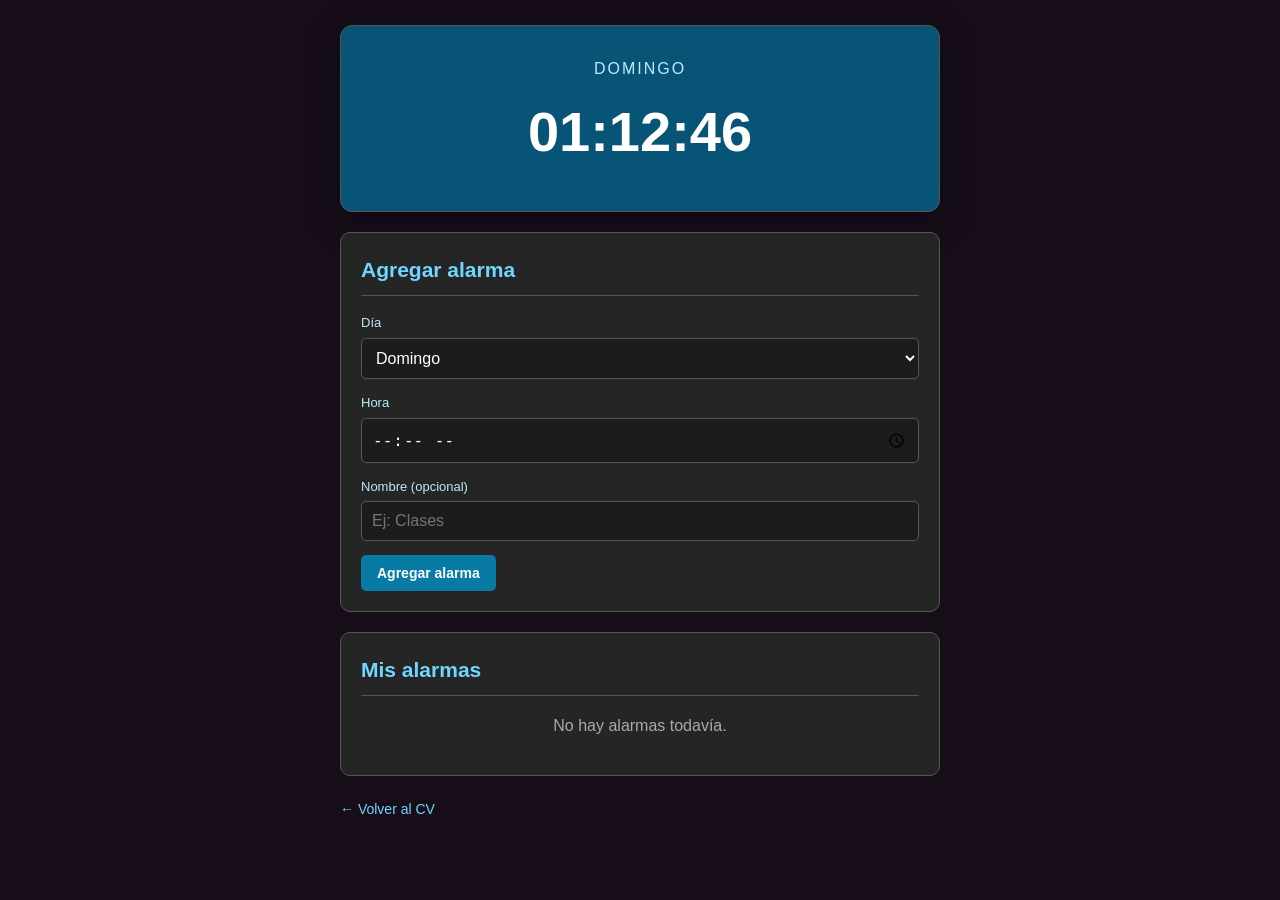
==== Alarma/index.html @ 40bcff26 "Prueba 4" ====
<!DOCTYPE html>
<html lang="es">
<head>
    <meta charset="UTF-8">
    <meta name="viewport" content="width=device-width, initial-scale=1.0">
    <title>Reloj con alarmas</title>
    <link rel="stylesheet" href="alarmas.css">
    <script src="alarmas.js" defer></script>
</head>
<body>
 
    <main class="app">
 
        <!-- RELOJ -->
        <section id="reloj" class="reloj">
            <p id="diaActual" class="dia-actual"></p>
            <p id="horaActual" class="hora-actual">00:00:00</p>
            <p id="mensajeAlarma" class="mensaje-alarma" hidden></p>
            <button id="btnDetener" class="boton detener" hidden>Detener alarma</button>
        </section>
 
        <!-- FORMULARIO -->
        <section class="panel">
            <h2 id="tituloForm">Agregar alarma</h2>
 
            <div class="fila">
                <label for="dia">Día</label>
                <select id="dia">
                    <option value="1">Lunes</option>
                    <option value="2">Martes</option>
                    <option value="3">Miércoles</option>
                    <option value="4">Jueves</option>
                    <option value="5">Viernes</option>
                    <option value="6">Sábado</option>
                    <option value="0">Domingo</option>
                </select>
            </div>
 
            <div class="fila">
                <label for="hora">Hora</label>
                <input type="time" id="hora">
            </div>
 
            <div class="fila">
                <label for="nombre">Nombre (opcional)</label>
                <input type="text" id="nombre" maxlength="30" placeholder="Ej: Clases">
            </div>
 
            <p id="error" class="error" hidden></p>
 
            <div class="botones">
                <button id="btnGuardar" class="boton">Agregar alarma</button>
                <button id="btnCancelar" class="boton secundario" hidden>Cancelar</button>
            </div>
        </section>
 
        <!-- LISTA -->
        <section class="panel">
            <h2>Mis alarmas</h2>
            <ul id="lista" class="lista"></ul>
            <p id="vacio" class="vacio">No hay alarmas todavía.</p>
        </section>
 
        <a href="../index.html" class="volver">← Volver al CV</a>
 
    </main>
 
</body>
</html>
---- Alarma/alarmas.css ----
* { box-sizing: border-box; }
 
body {
    margin: 0;
    padding: 25px;
    background-color: #160d19;
    color: #eeeeee;
    font-family: Arial, sans-serif;
    line-height: 1.6;
}
 
.app {
    max-width: 600px;
    margin: 0 auto;
}
 
/* RELOJ */
.reloj {
    padding: 30px 20px;
    margin-bottom: 20px;
    text-align: center;
    background-color: #075477;
    border: 1px solid #555555;
    border-radius: 12px;
    box-shadow: 0 10px 35px #00000055;
    transition: background-color 0.3s;
}
 
.dia-actual {
    margin: 0;
    color: #bceaff;
    font-size: 16px;
    letter-spacing: 2px;
    text-transform: uppercase;
}
 
.hora-actual {
    margin: 5px 0;
    color: white;
    font-size: 56px;
    font-weight: bold;
    font-variant-numeric: tabular-nums;
}
 
.mensaje-alarma {
    margin: 5px 0 10px;
    font-size: 18px;
    font-weight: bold;
}
 
/* RELOJ CON ALARMA ACTIVA */
.reloj.sonando {
    background-color: #c0283c;
    animation: parpadeo 0.6s infinite alternate;
}
 
@keyframes parpadeo {
    from { background-color: #c0283c; }
    to   { background-color: #ff6b3d; }
}
 
/* PANELES */
.panel {
    padding: 20px;
    margin-bottom: 20px;
    background-color: #252525;
    border: 1px solid #555555;
    border-radius: 10px;
}
 
.panel h2 {
    margin-top: 0;
    padding-bottom: 8px;
    border-bottom: 1px solid #555555;
    color: #70d6ff;
    font-size: 21px;
}
 
.fila {
    display: flex;
    flex-direction: column;
    margin-bottom: 14px;
}
 
label {
    margin-bottom: 4px;
    color: #bceaff;
    font-size: 13px;
}
 
select, input {
    padding: 10px;
    border: 1px solid #555555;
    border-radius: 5px;
    background-color: #1c1c1c;
    color: white;
    font-size: 16px;
}
 
select:focus, input:focus {
    outline: 2px solid #70d6ff;
}
 
.error {
    color: #ff8a8a;
    font-size: 14px;
}
 
/* BOTONES */
.botones { display: flex; gap: 10px; flex-wrap: wrap; }
 
.boton {
    padding: 10px 16px;
    border: none;
    border-radius: 5px;
    background-color: #087ba5;
    color: white;
    font-size: 14px;
    font-weight: bold;
    cursor: pointer;
    transition: background-color 0.2s;
}
 
.boton:hover { background-color: #0b9acb; }
 
.boton.secundario { background-color: #414141; }
.boton.secundario:hover { background-color: #575757; }
 
.boton.peligro { background-color: #a6303f; }
.boton.peligro:hover { background-color: #c43a4b; }
 
.boton.detener {
    background-color: white;
    color: #c0283c;
}
 
.boton.pequeno { padding: 6px 12px; font-size: 13px; }
 
/* LISTA */
.lista { margin: 0; padding: 0; list-style: none; }
 
.alarma {
    display: flex;
    justify-content: space-between;
    align-items: center;
    gap: 10px;
    flex-wrap: wrap;
    padding: 12px;
    margin-bottom: 10px;
    background-color: #303030;
    border-left: 4px solid #0784ad;
    border-radius: 6px;
}
 
.alarma.activa { border-left-color: #ff4d5e; }
 
.alarma .datos strong {
    display: block;
    font-size: 22px;
    color: white;
}
 
.alarma .datos span {
    color: #bceaff;
    font-size: 13px;
}
 
.alarma .acciones { display: flex; gap: 8px; }
 
.vacio { color: #aaaaaa; text-align: center; }
 
.volver {
    display: inline-block;
    color: #70d6ff;
    font-size: 14px;
    text-decoration: none;
}
 
@media (max-width: 500px) {
    body { padding: 12px; }
    .hora-actual { font-size: 42px; }
}
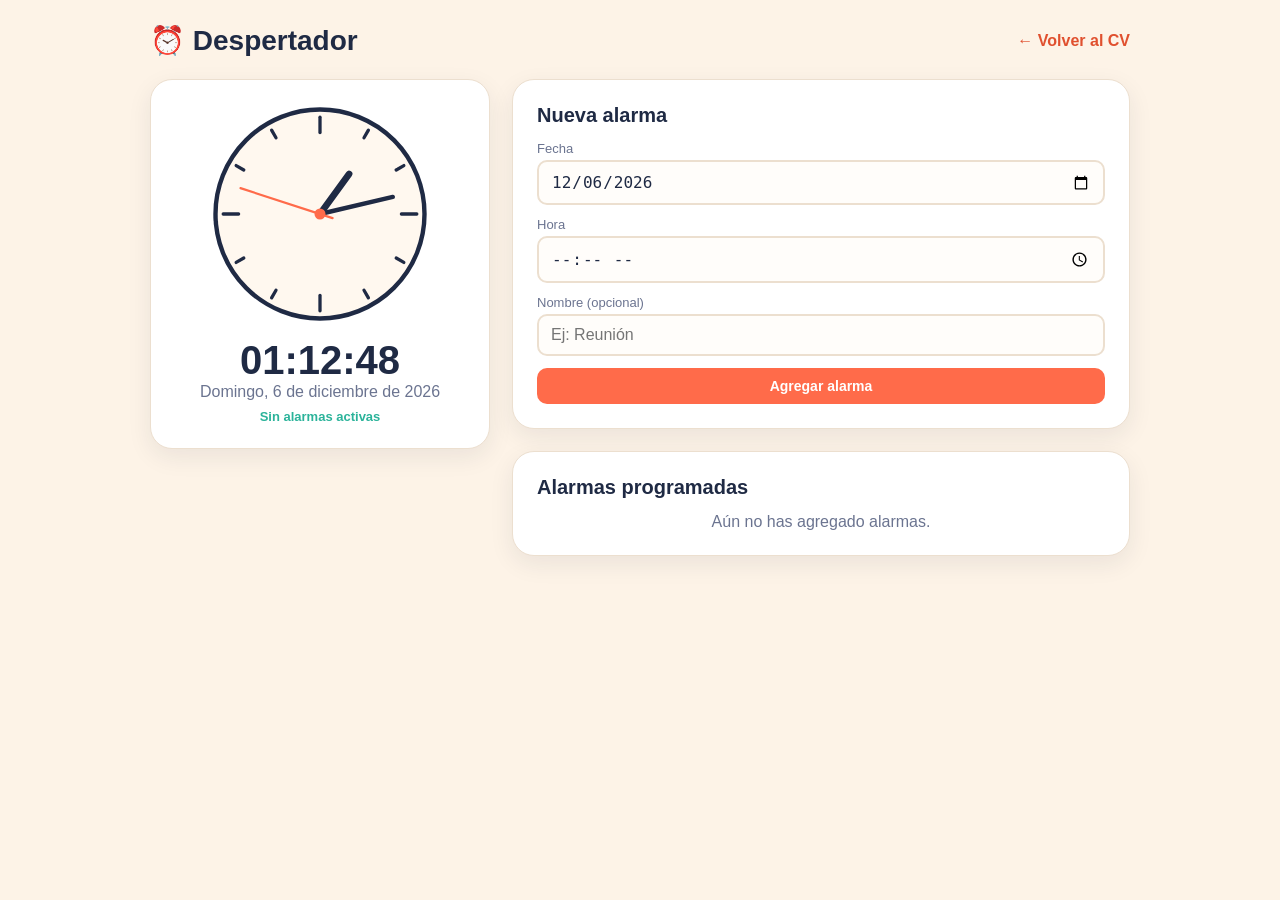
==== commit 44ee0a4c: "Tarea Final" ====
--- a/Alarma/index.html
+++ b/Alarma/index.html
@@ -3,67 +3,97 @@
 <head>
     <meta charset="UTF-8">
     <meta name="viewport" content="width=device-width, initial-scale=1.0">
-    <title>Reloj con alarmas</title>
+    <title>Despertador web</title>
     <link rel="stylesheet" href="alarmas.css">
     <script src="alarmas.js" defer></script>
 </head>
 <body>
- 
-    <main class="app">
- 
+
+<div class="pagina">
+
+    <header class="encabezado">
+        <h1>⏰ Despertador</h1>
+        <a href="../index.html" class="enlace-volver">← Volver al CV</a>
+    </header>
+
+    <div class="rejilla">
+
         <!-- RELOJ -->
-        <section id="reloj" class="reloj">
-            <p id="diaActual" class="dia-actual"></p>
-            <p id="horaActual" class="hora-actual">00:00:00</p>
-            <p id="mensajeAlarma" class="mensaje-alarma" hidden></p>
-            <button id="btnDetener" class="boton detener" hidden>Detener alarma</button>
-        </section>
- 
-        <!-- FORMULARIO -->
-        <section class="panel">
-            <h2 id="tituloForm">Agregar alarma</h2>
- 
-            <div class="fila">
-                <label for="dia">Día</label>
-                <select id="dia">
-                    <option value="1">Lunes</option>
-                    <option value="2">Martes</option>
-                    <option value="3">Miércoles</option>
-                    <option value="4">Jueves</option>
-                    <option value="5">Viernes</option>
-                    <option value="6">Sábado</option>
-                    <option value="0">Domingo</option>
-                </select>
-            </div>
- 
-            <div class="fila">
-                <label for="hora">Hora</label>
-                <input type="time" id="hora">
-            </div>
- 
-            <div class="fila">
-                <label for="nombre">Nombre (opcional)</label>
-                <input type="text" id="nombre" maxlength="30" placeholder="Ej: Clases">
-            </div>
- 
-            <p id="error" class="error" hidden></p>
- 
-            <div class="botones">
-                <button id="btnGuardar" class="boton">Agregar alarma</button>
-                <button id="btnCancelar" class="boton secundario" hidden>Cancelar</button>
+        <section id="tarjetaReloj" class="tarjeta tarjeta-reloj">
+
+            <svg id="analogico" viewBox="0 0 200 200" role="img" aria-label="Reloj analógico">
+                <circle cx="100" cy="100" r="95" class="esfera"/>
+                <g id="marcas"></g>
+                <line id="manoHora" x1="100" y1="100" x2="100" y2="55" class="mano mano-hora"/>
+                <line id="manoMinuto" x1="100" y1="100" x2="100" y2="32" class="mano mano-minuto"/>
+                <line id="manoSegundo" x1="100" y1="112" x2="100" y2="24" class="mano mano-segundo"/>
+                <circle cx="100" cy="100" r="5" class="centro"/>
+            </svg>
+
+            <p id="horaDigital" class="digital">00:00:00</p>
+            <p id="fechaTexto" class="fecha-texto"></p>
+            <p id="proxima" class="proxima"></p>
+
+            <div id="avisoAlarma" class="aviso" hidden>
+                <p id="textoAviso" class="texto-aviso"></p>
+                <div class="aviso-botones">
+                    <button id="btnPosponer" class="btn btn-claro">Posponer 5 min</button>
+                    <button id="btnParar" class="btn btn-claro">Detener</button>
+                </div>
             </div>
         </section>
- 
-        <!-- LISTA -->
-        <section class="panel">
-            <h2>Mis alarmas</h2>
-            <ul id="lista" class="lista"></ul>
-            <p id="vacio" class="vacio">No hay alarmas todavía.</p>
-        </section>
- 
-        <a href="../index.html" class="volver">← Volver al CV</a>
- 
-    </main>
- 
+
+        <div class="columna">
+
+            <!-- NUEVA ALARMA -->
+            <section class="tarjeta">
+                <h2>Nueva alarma</h2>
+                <form id="formNueva" class="formulario">
+                    <label>Fecha
+                        <input type="date" id="inFecha" required>
+                    </label>
+                    <label>Hora
+                        <input type="time" id="inHora" required>
+                    </label>
+                    <label>Nombre (opcional)
+                        <input type="text" id="inNombre" maxlength="30" placeholder="Ej: Reunión">
+                    </label>
+                    <p id="msgError" class="msg-error" hidden></p>
+                    <button type="submit" class="btn btn-principal">Agregar alarma</button>
+                </form>
+            </section>
+
+            <!-- LISTA -->
+            <section class="tarjeta">
+                <h2>Alarmas programadas</h2>
+                <ul id="listaAlarmas" class="lista"></ul>
+                <p id="sinAlarmas" class="sin-alarmas">Aún no has agregado alarmas.</p>
+            </section>
+
+        </div>
+    </div>
+</div>
+
+<!-- VENTANA PARA EDITAR -->
+<dialog id="dlgEditar" class="dialogo">
+    <form id="formEditar" class="formulario">
+        <h2>Editar alarma</h2>
+        <label>Fecha
+            <input type="date" id="edFecha" required>
+        </label>
+        <label>Hora
+            <input type="time" id="edHora" required>
+        </label>
+        <label>Nombre
+            <input type="text" id="edNombre" maxlength="30">
+        </label>
+        <p id="edError" class="msg-error" hidden></p>
+        <div class="fila-botones">
+            <button type="button" id="btnCancelarEd" class="btn btn-gris">Cancelar</button>
+            <button type="submit" class="btn btn-principal">Guardar cambios</button>
+        </div>
+    </form>
+</dialog>
+
 </body>
 </html>
--- a/Alarma/alarmas.css
+++ b/Alarma/alarmas.css
@@ -1,182 +1,212 @@
+:root {
+    --fondo: #fdf3e7;
+    --tarjeta: #ffffff;
+    --tinta: #1f2a44;
+    --suave: #6b7490;
+    --coral: #ff6b4a;
+    --coral-osc: #e0502f;
+    --menta: #2bb39a;
+    --borde: #ecdfcf;
+}
+ 
 * { box-sizing: border-box; }
  
 body {
     margin: 0;
-    padding: 25px;
-    background-color: #160d19;
-    color: #eeeeee;
-    font-family: Arial, sans-serif;
-    line-height: 1.6;
-}
- 
-.app {
-    max-width: 600px;
-    margin: 0 auto;
-}
- 
-/* RELOJ */
-.reloj {
-    padding: 30px 20px;
-    margin-bottom: 20px;
+    padding: 24px;
+    background: var(--fondo);
+    color: var(--tinta);
+    font-family: "Trebuchet MS", "Segoe UI", sans-serif;
+}
+ 
+.pagina { max-width: 980px; margin: 0 auto; }
+ 
+.encabezado {
+    display: flex;
+    justify-content: space-between;
+    align-items: center;
+    flex-wrap: wrap;
+    gap: 10px;
+    margin-bottom: 22px;
+}
+ 
+.encabezado h1 { margin: 0; font-size: 28px; }
+ 
+.enlace-volver {
+    color: var(--coral-osc);
+    font-weight: bold;
+    text-decoration: none;
+}
+ 
+.rejilla {
+    display: grid;
+    grid-template-columns: 340px 1fr;
+    gap: 22px;
+    align-items: start;
+}
+ 
+.columna { display: grid; gap: 22px; }
+ 
+.tarjeta {
+    padding: 24px;
+    background: var(--tarjeta);
+    border: 1px solid var(--borde);
+    border-radius: 22px;
+    box-shadow: 0 8px 24px #1f2a4414;
+}
+ 
+.tarjeta h2 { margin: 0 0 14px; font-size: 20px; }
+ 
+/* ----- RELOJ ----- */
+.tarjeta-reloj {
     text-align: center;
-    background-color: #075477;
-    border: 1px solid #555555;
-    border-radius: 12px;
-    box-shadow: 0 10px 35px #00000055;
-    transition: background-color 0.3s;
-}
- 
-.dia-actual {
-    margin: 0;
-    color: #bceaff;
-    font-size: 16px;
-    letter-spacing: 2px;
-    text-transform: uppercase;
-}
- 
-.hora-actual {
-    margin: 5px 0;
-    color: white;
-    font-size: 56px;
+    transition: background-color 0.3s, color 0.3s;
+}
+ 
+#analogico { width: 220px; max-width: 100%; }
+ 
+.esfera { fill: #fff8ef; stroke: var(--tinta); stroke-width: 4; }
+.marca  { stroke: var(--tinta); stroke-width: 3; stroke-linecap: round; }
+.mano   { stroke-linecap: round; }
+.mano-hora    { stroke: var(--tinta); stroke-width: 6; }
+.mano-minuto  { stroke: var(--tinta); stroke-width: 4; }
+.mano-segundo { stroke: var(--coral); stroke-width: 2; }
+.centro { fill: var(--coral); }
+ 
+.digital {
+    margin: 10px 0 0;
+    font-size: 40px;
     font-weight: bold;
     font-variant-numeric: tabular-nums;
 }
  
-.mensaje-alarma {
-    margin: 5px 0 10px;
-    font-size: 18px;
-    font-weight: bold;
-}
- 
-/* RELOJ CON ALARMA ACTIVA */
-.reloj.sonando {
-    background-color: #c0283c;
-    animation: parpadeo 0.6s infinite alternate;
-}
- 
-@keyframes parpadeo {
-    from { background-color: #c0283c; }
-    to   { background-color: #ff6b3d; }
-}
- 
-/* PANELES */
-.panel {
-    padding: 20px;
-    margin-bottom: 20px;
-    background-color: #252525;
-    border: 1px solid #555555;
+.fecha-texto { margin: 0; color: var(--suave); }
+.fecha-texto::first-letter { text-transform: uppercase; }
+.proxima { margin: 8px 0 0; font-size: 13px; color: var(--menta); font-weight: bold; }
+ 
+/* Reloj con alarma sonando */
+.tarjeta-reloj.sonando {
+    background: var(--coral);
+    color: white;
+    animation: latido 0.7s infinite alternate;
+}
+.tarjeta-reloj.sonando .fecha-texto,
+.tarjeta-reloj.sonando .proxima { color: #ffe9e3; }
+.tarjeta-reloj.sonando .esfera { stroke: white; }
+ 
+@keyframes latido {
+    from { transform: scale(1);    background-color: #ff6b4a; }
+    to   { transform: scale(1.03); background-color: #ff3d5a; }
+}
+ 
+.aviso { margin-top: 14px; }
+.texto-aviso { margin: 0 0 10px; font-size: 20px; font-weight: bold; }
+.aviso-botones { display: flex; gap: 8px; justify-content: center; flex-wrap: wrap; }
+ 
+/* ----- FORMULARIOS ----- */
+.formulario { display: grid; gap: 12px; }
+ 
+.formulario label {
+    display: grid;
+    gap: 4px;
+    font-size: 13px;
+    color: var(--suave);
+}
+ 
+.formulario input {
+    padding: 10px 12px;
+    border: 2px solid var(--borde);
     border-radius: 10px;
-}
- 
-.panel h2 {
-    margin-top: 0;
-    padding-bottom: 8px;
-    border-bottom: 1px solid #555555;
-    color: #70d6ff;
-    font-size: 21px;
-}
- 
-.fila {
-    display: flex;
-    flex-direction: column;
-    margin-bottom: 14px;
-}
- 
-label {
-    margin-bottom: 4px;
-    color: #bceaff;
-    font-size: 13px;
-}
- 
-select, input {
-    padding: 10px;
-    border: 1px solid #555555;
-    border-radius: 5px;
-    background-color: #1c1c1c;
-    color: white;
+    background: #fffdfa;
+    color: var(--tinta);
     font-size: 16px;
 }
  
-select:focus, input:focus {
-    outline: 2px solid #70d6ff;
-}
- 
-.error {
-    color: #ff8a8a;
-    font-size: 14px;
-}
- 
-/* BOTONES */
-.botones { display: flex; gap: 10px; flex-wrap: wrap; }
- 
-.boton {
+.formulario input:focus { outline: none; border-color: var(--coral); }
+ 
+.msg-error { margin: 0; color: #c0283c; font-size: 14px; }
+ 
+/* ----- BOTONES ----- */
+.btn {
     padding: 10px 16px;
     border: none;
-    border-radius: 5px;
-    background-color: #087ba5;
-    color: white;
+    border-radius: 10px;
     font-size: 14px;
     font-weight: bold;
     cursor: pointer;
-    transition: background-color 0.2s;
-}
- 
-.boton:hover { background-color: #0b9acb; }
- 
-.boton.secundario { background-color: #414141; }
-.boton.secundario:hover { background-color: #575757; }
- 
-.boton.peligro { background-color: #a6303f; }
-.boton.peligro:hover { background-color: #c43a4b; }
- 
-.boton.detener {
-    background-color: white;
-    color: #c0283c;
-}
- 
-.boton.pequeno { padding: 6px 12px; font-size: 13px; }
- 
-/* LISTA */
-.lista { margin: 0; padding: 0; list-style: none; }
+    transition: transform 0.1s, background-color 0.2s;
+}
+.btn:active { transform: scale(0.97); }
+ 
+.btn-principal { background: var(--coral); color: white; }
+.btn-principal:hover { background: var(--coral-osc); }
+.btn-gris  { background: #e6e9f0; color: var(--tinta); }
+.btn-gris:hover { background: #d5d9e4; }
+.btn-claro { background: white; color: var(--coral-osc); }
+.btn-borrar { background: #fde4e7; color: #c0283c; }
+.btn-borrar:hover { background: #fbcdd3; }
+.btn-peque { padding: 6px 12px; font-size: 13px; }
+ 
+/* ----- LISTA ----- */
+.lista { margin: 0; padding: 0; list-style: none; display: grid; gap: 10px; }
  
 .alarma {
     display: flex;
-    justify-content: space-between;
     align-items: center;
-    gap: 10px;
+    gap: 12px;
     flex-wrap: wrap;
-    padding: 12px;
-    margin-bottom: 10px;
-    background-color: #303030;
-    border-left: 4px solid #0784ad;
-    border-radius: 6px;
-}
- 
-.alarma.activa { border-left-color: #ff4d5e; }
- 
-.alarma .datos strong {
-    display: block;
-    font-size: 22px;
-    color: white;
-}
- 
-.alarma .datos span {
-    color: #bceaff;
-    font-size: 13px;
-}
- 
-.alarma .acciones { display: flex; gap: 8px; }
- 
-.vacio { color: #aaaaaa; text-align: center; }
- 
-.volver {
-    display: inline-block;
-    color: #70d6ff;
-    font-size: 14px;
-    text-decoration: none;
-}
- 
-@media (max-width: 500px) {
-    body { padding: 12px; }
-    .hora-actual { font-size: 42px; }
+    padding: 12px 14px;
+    background: #fffaf3;
+    border: 1px solid var(--borde);
+    border-radius: 14px;
+}
+ 
+.alarma.inactiva { opacity: 0.55; }
+ 
+.alarma-info { flex: 1; min-width: 140px; }
+.alarma-hora { display: block; font-size: 24px; font-weight: bold; }
+.alarma-detalle { font-size: 13px; color: var(--suave); }
+ 
+.alarma-acciones { display: flex; gap: 6px; }
+ 
+/* Interruptor activar / desactivar */
+.interruptor { position: relative; width: 44px; height: 24px; }
+.interruptor input { opacity: 0; width: 0; height: 0; }
+.interruptor span {
+    position: absolute; inset: 0;
+    background: #c9cedb;
+    border-radius: 24px;
+    cursor: pointer;
+    transition: background 0.2s;
+}
+.interruptor span::before {
+    content: "";
+    position: absolute;
+    top: 3px; left: 3px;
+    width: 18px; height: 18px;
+    background: white;
+    border-radius: 50%;
+    transition: transform 0.2s;
+}
+.interruptor input:checked + span { background: var(--menta); }
+.interruptor input:checked + span::before { transform: translateX(20px); }
+ 
+.sin-alarmas { margin: 0; text-align: center; color: var(--suave); }
+ 
+/* ----- VENTANA EDITAR ----- */
+.dialogo {
+    width: min(92vw, 380px);
+    padding: 24px;
+    border: none;
+    border-radius: 22px;
+    color: var(--tinta);
+    box-shadow: 0 20px 60px #0000004d;
+}
+.dialogo::backdrop { background: #1f2a4488; }
+.dialogo h2 { margin: 0; }
+.fila-botones { display: flex; gap: 10px; justify-content: flex-end; }
+ 
+@media (max-width: 800px) {
+    body { padding: 14px; }
+    .rejilla { grid-template-columns: 1fr; }
 }
